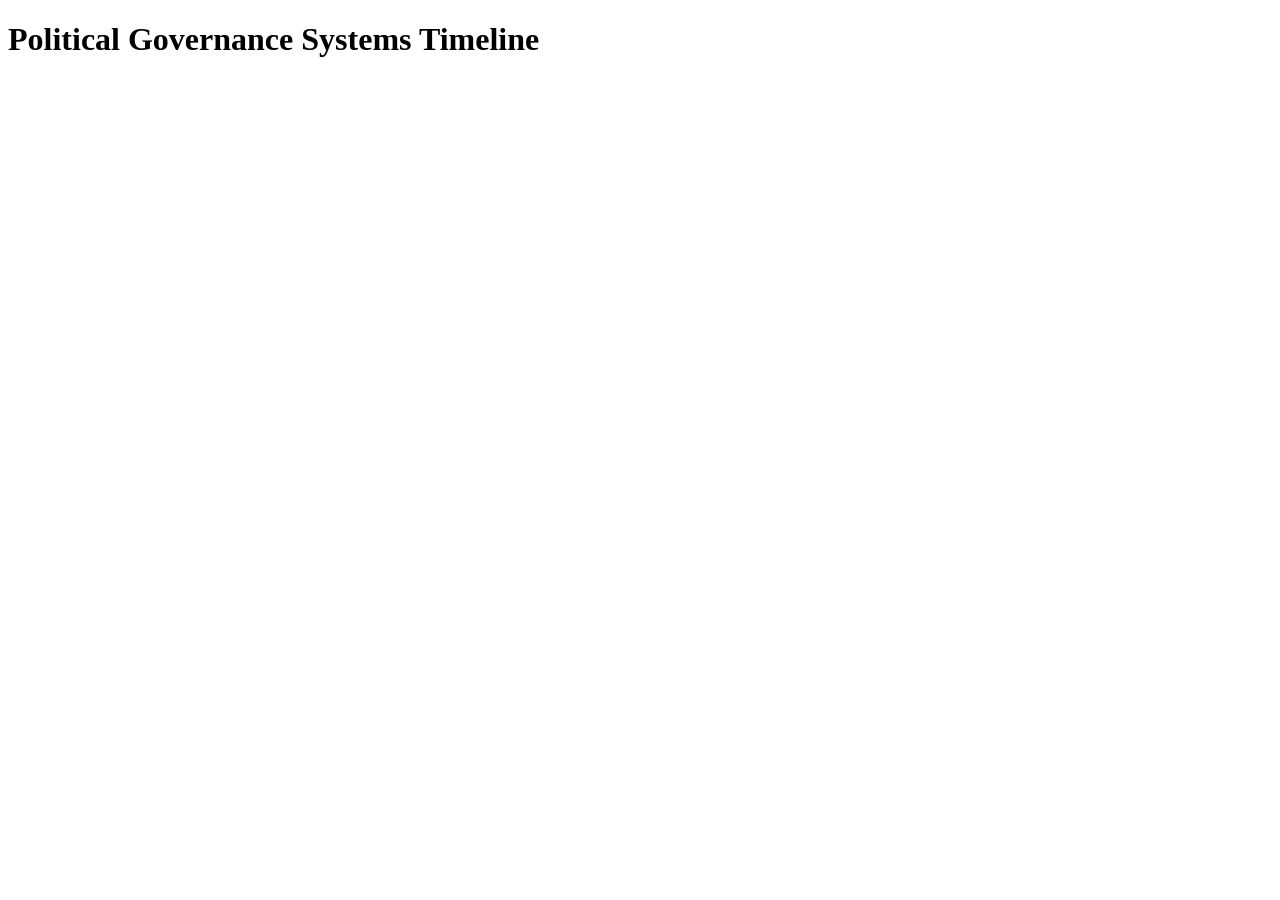
==== index.html @ 9fee5fce "Create index.html" ====
<!DOCTYPE html>
<html lang="en">
<head>
    <meta charset="UTF-8">
    <meta name="viewport" content="width=device-width, initial-scale=1.0">
    <title>Political Governance Systems Timeline</title>
    <link rel="stylesheet" href="style.css">
</head>
<body>
    <h1>Political Governance Systems Timeline</h1>
    <div id="timeline"></div>
    <script src="https://d3js.org/d3.v6.min.js"></script>
    <script src="script.js"></script>
</body>
</html>
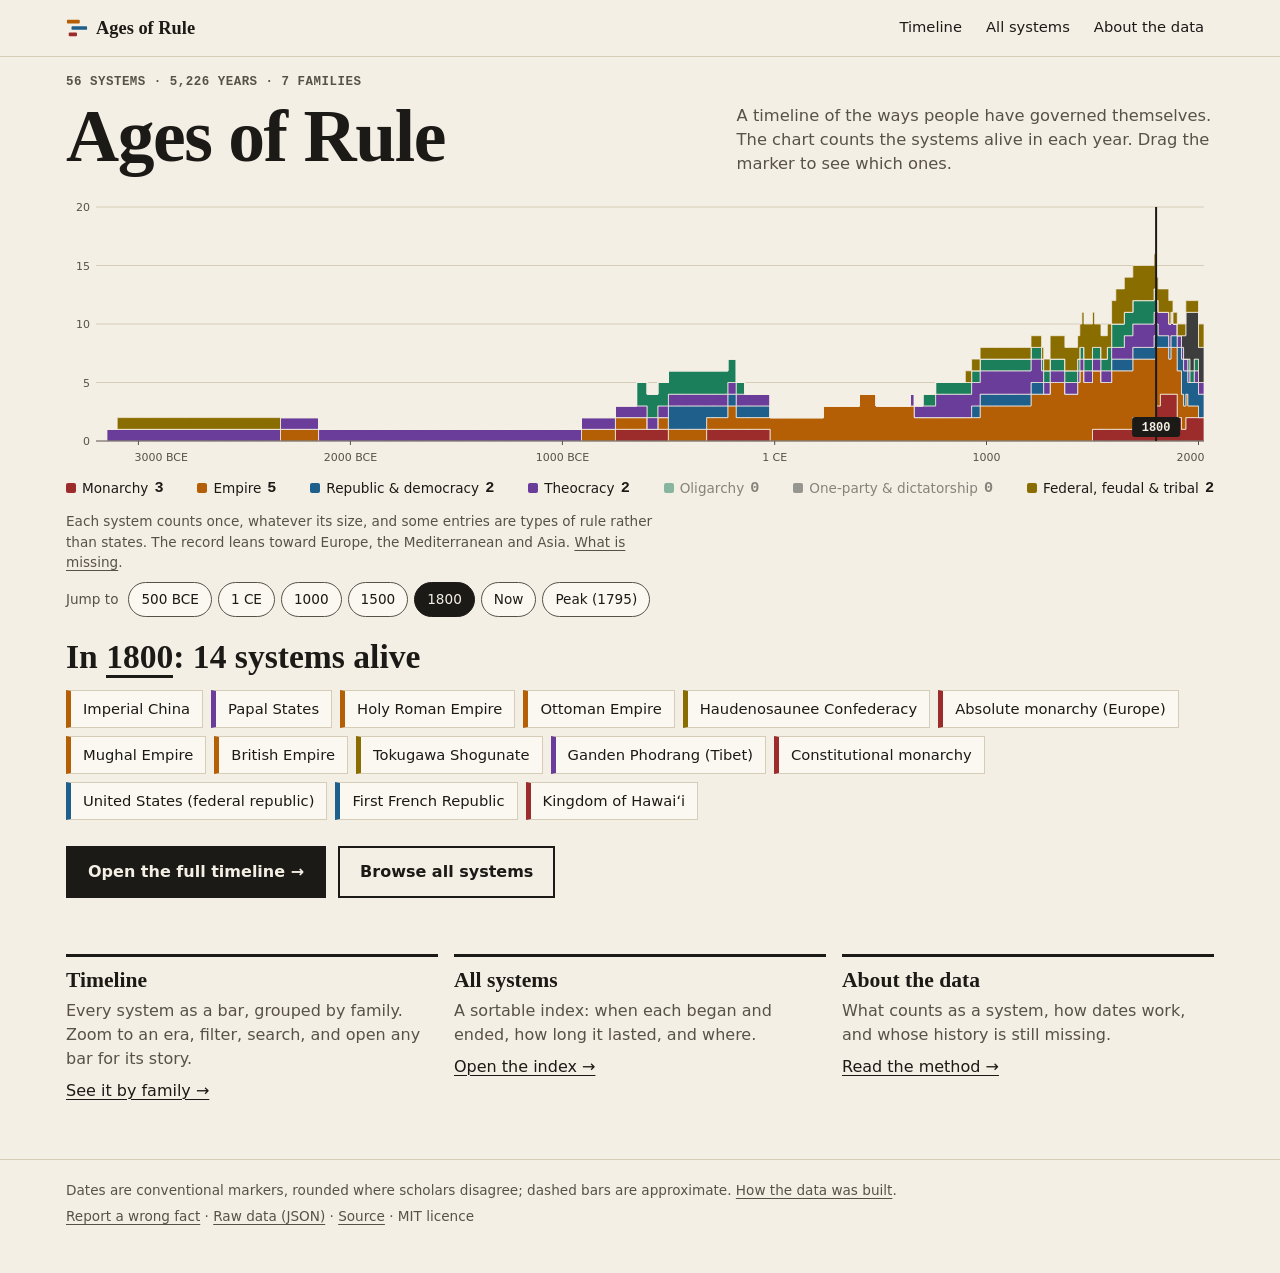
==== commit a5b0ae2c: "Redesign as Ages of Rule: multi-page governance timeline Replace the broken single-page D3 chart (it" ====
--- a/index.html
+++ b/index.html
@@ -1,15 +1,64 @@
 <!DOCTYPE html>
 <html lang="en">
 <head>
-    <meta charset="UTF-8">
-    <meta name="viewport" content="width=device-width, initial-scale=1.0">
-    <title>Political Governance Systems Timeline</title>
-    <link rel="stylesheet" href="style.css">
+  <meta charset="UTF-8">
+  <meta name="viewport" content="width=device-width, initial-scale=1">
+  <title>Ages of Rule: a timeline of governance systems</title>
+  <meta name="description" content="Every way people have governed themselves in this record, from Sumerian city-states to the European Union, drawn as the number of systems alive in each year.">
+  <meta property="og:title" content="Ages of Rule: a timeline of governance systems">
+  <meta property="og:description" content="Drag a marker through more than 5,000 years and see which systems of government were alive.">
+  <link rel="icon" href="assets/favicon.svg" type="image/svg+xml">
+  <link rel="stylesheet" href="assets/site.css">
 </head>
 <body>
-    <h1>Political Governance Systems Timeline</h1>
-    <div id="timeline"></div>
-    <script src="https://d3js.org/d3.v6.min.js"></script>
-    <script src="script.js"></script>
+<main id="main" class="wrap hero">
+  <div class="hero-top">
+    <div>
+      <p class="eyebrow"><span data-fig="count">–</span> systems &middot; <span data-fig="years">–</span> years &middot; <span data-fig="families">–</span> families</p>
+      <h1>Ages of Rule</h1>
+    </div>
+    <p class="lede">A timeline of the ways people have governed themselves. The chart counts the systems alive in each year. Drag the marker to see which ones.</p>
+  </div>
+
+  <figure class="figure" id="figure">
+    <svg id="sky" role="group" aria-label="Systems alive in each year, with a draggable year marker"></svg>
+    <ul class="legend" id="legend" aria-label="Systems alive at the marker, by family"></ul>
+  </figure>
+
+  <p class="caveat">Each system counts once, whatever its size, and some entries are types of rule rather than states. The record leans toward Europe, the Mediterranean and Asia. <a href="about.html">What is missing</a>.</p>
+
+  <div class="jumps" id="jumps" role="group" aria-label="Jump the marker to a year"><span>Jump to</span></div>
+
+  <section class="readout" aria-live="polite" aria-atomic="false">
+    <h2 id="count-head"></h2>
+    <ul class="chips" id="chips"></ul>
+  </section>
+
+  <div class="cta">
+    <a class="primary" href="timeline.html">Open the full timeline &rarr;</a>
+    <a href="systems.html">Browse all systems</a>
+  </div>
+
+  <div class="sections">
+    <section>
+      <h2>Timeline</h2>
+      <p>Every system as a bar, grouped by family. Zoom to an era, filter, search, and open any bar for its story.</p>
+      <a href="timeline.html">See it by family &rarr;</a>
+    </section>
+    <section>
+      <h2>All systems</h2>
+      <p>A sortable index: when each began and ended, how long it lasted, and where.</p>
+      <a href="systems.html">Open the index &rarr;</a>
+    </section>
+    <section>
+      <h2>About the data</h2>
+      <p>What counts as a system, how dates work, and whose history is still missing.</p>
+      <a href="about.html">Read the method &rarr;</a>
+    </section>
+  </div>
+</main>
+<noscript><p class="notice wrap">This site draws its charts with JavaScript. The raw data is in <a href="data/systems.json">data/systems.json</a>.</p></noscript>
+<script src="assets/common.js"></script>
+<script src="assets/home.js"></script>
 </body>
 </html>
--- a/assets/site.css
+++ b/assets/site.css
@@ -0,0 +1,231 @@
+/* Ages of Rule. Tokens first; dark mode redefines the same names. */
+:root {
+  --bg: #f4efe4;
+  --paper: #fbf8f1;
+  --ink: #1c1a17;
+  --ink2: #57514a;
+  --rule: #d6cdb9;
+  --focus: #1c1a17;
+  --on-bar: #ffffff;
+  --c-monarchy: #9c2b2b;
+  --c-empire: #b45f06;
+  --c-republic: #1f5f8b;
+  --c-theocracy: #6a3d9a;
+  --c-oligarchy: #1b7f5c;
+  --c-authoritarian: #3d3d3d;
+  --c-federal: #8a6d00;
+  --serif: "Iowan Old Style", "Palatino Linotype", Palatino, "Book Antiqua", Georgia, serif;
+  --ui: system-ui, -apple-system, "Segoe UI", Roboto, "Helvetica Neue", sans-serif;
+  --mono: ui-monospace, "SF Mono", Menlo, Consolas, monospace;
+}
+@media (prefers-color-scheme: dark) {
+  :root {
+    --bg: #14110d;
+    --paper: #1c1813;
+    --ink: #efe8d8;
+    --ink2: #b3aa99;
+    --rule: #3a342b;
+    --focus: #efe8d8;
+    --on-bar: #14110d;
+    --c-monarchy: #e58383;
+    --c-empire: #eaa650;
+    --c-republic: #78b6e4;
+    --c-theocracy: #bc9ae4;
+    --c-oligarchy: #62c9a1;
+    --c-authoritarian: #b4b0a8;
+    --c-federal: #d9bb4e;
+  }
+}
+
+* { box-sizing: border-box; }
+html { -webkit-text-size-adjust: 100%; }
+body { margin: 0; background: var(--bg); color: var(--ink); font: 16px/1.5 var(--ui); }
+h1, h2, h3 { font-family: var(--serif); font-weight: 600; line-height: 1.1; margin: 0; }
+p { margin: 0 0 1em; }
+a { color: inherit; text-decoration-thickness: 1px; text-underline-offset: 3px; }
+a:hover { text-decoration-thickness: 2px; }
+:focus-visible { outline: 3px solid var(--focus); outline-offset: 2px; }
+.wrap { max-width: 1180px; margin: 0 auto; padding: 0 16px; }
+.skip { position: absolute; left: -999px; top: 8px; background: var(--ink); color: var(--bg); padding: 8px 12px; z-index: 10; }
+.skip:focus { left: 8px; }
+.notice { background: var(--paper); border: 1px solid var(--rule); padding: 12px 16px; margin: 16px 0; }
+
+/* header / footer */
+header.site { border-bottom: 1px solid var(--rule); }
+header.site .topbar { display: flex; align-items: center; justify-content: space-between; gap: 12px; min-height: 56px; flex-wrap: wrap; }
+.brand { display: inline-flex; align-items: center; gap: 8px; font: 700 1.15rem/1 var(--serif); text-decoration: none; padding: 8px 0; }
+header.site nav { display: flex; gap: 4px; flex-wrap: wrap; }
+header.site nav a { text-decoration: none; padding: 10px 10px; font-size: .92rem; border-bottom: 2px solid transparent; }
+header.site nav a:hover { border-bottom-color: var(--ink2); }
+header.site nav a[aria-current] { border-bottom-color: var(--ink); font-weight: 600; }
+footer.site { border-top: 1px solid var(--rule); margin-top: 56px; padding: 20px 0 40px; color: var(--ink2); font-size: .85rem; }
+footer.site p { margin: 0 0 6px; }
+
+/* family colour helpers */
+.fam-monarchy { --c: var(--c-monarchy); }
+.fam-empire { --c: var(--c-empire); }
+.fam-republic { --c: var(--c-republic); }
+.fam-theocracy { --c: var(--c-theocracy); }
+.fam-oligarchy { --c: var(--c-oligarchy); }
+.fam-authoritarian { --c: var(--c-authoritarian); }
+.fam-federal { --c: var(--c-federal); }
+.tag { display: inline-flex; align-items: center; gap: 6px; font-size: .82rem; font-weight: 600; }
+.tag i, .dot { display: inline-block; width: 10px; height: 10px; border-radius: 2px; background: var(--c); flex: none; }
+path.area, rect.band { fill: var(--c); }
+path.area { stroke: var(--bg); stroke-width: .75; }
+path.area.mute { fill: var(--rule); stroke: none; }
+rect.band { opacity: .28; }
+
+/* shared chart bits */
+svg text { font-family: var(--ui); fill: var(--ink2); }
+.grid { stroke: var(--rule); stroke-width: 1; }
+.axis { stroke: var(--ink2); stroke-width: 1; }
+.xtick, .ytick { font-size: 11px; }
+
+/* ------------------------------------------------------------ landing */
+.hero { padding-top: 18px; }
+.hero-top { display: grid; gap: 6px 32px; grid-template-columns: 1fr; align-items: end; }
+.eyebrow { font: 600 .78rem/1.2 var(--mono); letter-spacing: .04em; text-transform: uppercase; color: var(--ink2); margin: 0 0 6px; }
+.hero h1 { font-size: clamp(2.3rem, 7.5vw, 4.6rem); letter-spacing: -.02em; }
+.hero .lede { font-size: 1.02rem; color: var(--ink2); max-width: 46ch; margin: 0; }
+@media (min-width: 860px) {
+  .hero-top { grid-template-columns: auto 1fr; padding-bottom: 6px; }
+  .hero .lede { justify-self: end; text-align: left; }
+}
+.figure { position: relative; margin: 14px 0 0; }
+.figure svg { display: block; width: 100%; touch-action: pan-y; cursor: ew-resize; user-select: none; }
+.figure .marker line { stroke: var(--ink); stroke-width: 2; }
+.figure .marker .pill { fill: var(--ink); }
+.figure .marker text { fill: var(--bg); font: 700 12px var(--mono); }
+.figure .marker .grab { fill: transparent; }
+.figure .marker:focus-visible { outline: none; }
+.figure .marker:focus-visible .pill { stroke: var(--bg); stroke-width: 2; }
+.figure .marker:focus-visible line { stroke-width: 4; }
+.legend { display: grid; grid-template-columns: repeat(2, 1fr); gap: 2px 12px; list-style: none; margin: 8px 0 0; padding: 0; font-size: .85rem; }
+@media (min-width: 640px) { .legend { grid-template-columns: repeat(4, 1fr); } }
+@media (min-width: 980px) { .legend { grid-template-columns: repeat(7, auto); justify-content: space-between; } }
+.legend li { display: flex; align-items: center; gap: 6px; padding: 3px 0; }
+.legend b { font: 700 .95rem var(--mono); margin-left: auto; }
+
+.legend .l-short { display: inline; }
+.legend .l-full { display: none; }
+@media (min-width: 980px) { .legend .l-short { display: none; } .legend .l-full { display: inline; } }
+.legend li[data-zero="true"] { opacity: .5; }
+.jumps { display: flex; flex-wrap: wrap; gap: 6px; margin: 10px 0 0; align-items: center; font-size: .85rem; }
+.jumps span { color: var(--ink2); margin-right: 4px; }
+.btn, .jumps button { font: inherit; font-size: .85rem; background: var(--paper); color: var(--ink); border: 1px solid var(--ink2); border-radius: 999px; padding: 6px 12px; min-height: 32px; cursor: pointer; }
+.jumps button[aria-pressed="true"] { background: var(--ink); color: var(--bg); border-color: var(--ink); }
+.readout { margin-top: 22px; }
+.readout h2 { font-size: clamp(1.5rem, 4vw, 2.1rem); }
+.readout h2 em { font-style: normal; border-bottom: 3px solid var(--ink); }
+.chips { display: flex; flex-wrap: wrap; gap: 8px; list-style: none; padding: 0; margin: 14px 0 0; }
+.chips a { display: inline-flex; align-items: center; gap: 7px; background: var(--paper); border: 1px solid var(--rule); border-left: 5px solid var(--c); padding: 7px 12px; text-decoration: none; font-size: .92rem; min-height: 36px; }
+.chips a:hover { border-color: var(--ink2); border-left-color: var(--c); }
+.cta { display: flex; flex-wrap: wrap; gap: 12px; margin: 26px 0 0; }
+.cta a { text-decoration: none; padding: 12px 20px; font-weight: 600; border: 2px solid var(--ink); }
+.cta a.primary { background: var(--ink); color: var(--bg); }
+.cta a:not(.primary):hover { background: var(--paper); }
+
+.sections { display: grid; gap: 16px; margin-top: 56px; grid-template-columns: 1fr; }
+@media (min-width: 760px) { .sections { grid-template-columns: repeat(3, 1fr); } }
+.sections section { border-top: 3px solid var(--ink); padding-top: 12px; }
+.sections h2 { font-size: 1.35rem; margin-bottom: 6px; }
+.sections p { color: var(--ink2); margin-bottom: 8px; }
+
+/* ------------------------------------------------------------ inner pages */
+main.page { padding-top: 28px; }
+main.page > h1 { font-size: clamp(2rem, 5vw, 3rem); margin-bottom: 8px; }
+.sub { color: var(--ink2); max-width: 62ch; margin-bottom: 20px; }
+.prose { max-width: 68ch; }
+.prose h2 { font-size: 1.5rem; margin: 2em 0 .5em; }
+.prose h3 { font-size: 1.15rem; margin: 1.4em 0 .4em; }
+.prose code { font-family: var(--mono); font-size: .9em; background: var(--paper); padding: 1px 5px; border: 1px solid var(--rule); }
+.prose table { border-collapse: collapse; width: 100%; font-size: .92rem; margin: 1em 0; }
+.prose th, .prose td { text-align: left; padding: 6px 10px; border-bottom: 1px solid var(--rule); vertical-align: top; }
+.prose th { font-family: var(--mono); font-size: .78rem; text-transform: uppercase; letter-spacing: .04em; color: var(--ink2); }
+.key { display: grid; gap: 10px; margin: 1em 0; }
+.key div { display: flex; align-items: center; gap: 12px; font-size: .92rem; }
+.key svg { flex: none; }
+
+/* toolbar */
+.tools { display: flex; flex-wrap: wrap; gap: 10px 16px; align-items: center; margin: 0 0 14px; }
+.group { display: flex; flex-wrap: wrap; gap: 6px; align-items: center; }
+.group > label, .group > span.lbl { font: 600 .74rem var(--mono); text-transform: uppercase; letter-spacing: .04em; color: var(--ink2); margin-right: 2px; }
+.tools button, .tools select, .tools input[type="search"] {
+  font: inherit; font-size: .88rem; color: var(--ink); background: var(--paper); border: 1px solid var(--ink2);
+  padding: 6px 12px; min-height: 36px; border-radius: 4px; cursor: pointer;
+}
+.tools input[type="search"] { cursor: text; min-width: 190px; }
+.tools button[aria-pressed="true"] { background: var(--ink); color: var(--bg); border-color: var(--ink); }
+.tools button.fam { border-left: 6px solid var(--c); border-radius: 2px; }
+.tools button.fam[aria-pressed="false"] { opacity: .55; text-decoration: line-through; }
+.tools button.fam[aria-pressed="true"] { background: var(--paper); color: var(--ink); border-color: var(--ink2); border-left-color: var(--c); }
+
+/* timeline */
+.tl { display: grid; gap: 16px; grid-template-columns: minmax(0, 1fr); align-items: start; }
+@media (min-width: 1000px) { .tl { grid-template-columns: minmax(0, 1fr) 320px; } }
+#scroller { overflow-x: auto; overflow-y: hidden; background: var(--paper); border: 1px solid var(--rule); position: relative; }
+.lane-head { position: sticky; left: 0; display: inline-flex; align-items: baseline; gap: 8px; padding: 7px 10px 0; font: 700 .95rem var(--serif); background: transparent; }
+.lane-head .tag i { width: 12px; height: 12px; }
+.lane-head small { font: 500 .75rem var(--mono); color: var(--ink2); }
+.lane { border-top: 1px solid var(--rule); position: relative; }
+.lane svg, .axis-row svg { display: block; }
+.axis-row { position: relative; }
+.bar { cursor: pointer; }
+.bar rect, .bar path { fill: var(--c); }
+.bar text { fill: var(--on-bar); font: 600 12px var(--ui); pointer-events: none; }
+.bar text.out { fill: var(--ink); }
+.bar rect.inset, .bar path.inset { fill: none; stroke: var(--on-bar); stroke-width: 1.25; stroke-dasharray: 3 2; pointer-events: none; }
+.bar:hover rect:not(.inset), .bar:hover path:not(.inset) { stroke: var(--ink); stroke-width: 2; stroke-dasharray: none; }
+.bar.sel rect:not(.inset), .bar.sel path:not(.inset) { stroke: var(--ink); stroke-width: 3; stroke-dasharray: none; }
+.bar:focus { outline: none; }
+.bar:focus-visible rect:not(.inset), .bar:focus-visible path:not(.inset) { stroke: var(--ink); stroke-width: 3; stroke-dasharray: none; }
+.bar:focus-visible .ring { stroke: var(--bg); }
+.view-readout { font: 600 .85rem var(--mono); color: var(--ink2); margin: 8px 0 0; }
+.empty { padding: 40px 16px; text-align: center; color: var(--ink2); }
+aside.detail { background: var(--paper); border: 1px solid var(--rule); padding: 16px; position: sticky; top: 12px; }
+aside.detail h2 { font-size: 1.6rem; margin: 6px 0 4px; }
+aside.detail h2:focus { outline: none; }
+aside.detail .dates { font: 600 .95rem var(--mono); margin: 0 0 12px; }
+dl.facts { margin: 0; display: grid; gap: 10px; }
+dl.facts dt { font: 600 .72rem var(--mono); text-transform: uppercase; letter-spacing: .05em; color: var(--ink2); }
+dl.facts dd { margin: 2px 0 0; }
+.detail .more { display: inline-block; margin-top: 14px; font-weight: 600; }
+.detail .close { float: right; }
+
+/* index table */
+.table-wrap { overflow-x: auto; background: var(--paper); border: 1px solid var(--rule); }
+table.idx { border-collapse: collapse; width: 100%; min-width: 720px; font-size: .92rem; }
+table.idx th, table.idx td { text-align: left; padding: 8px 12px; border-bottom: 1px solid var(--rule); vertical-align: baseline; }
+table.idx th { font: 600 .74rem var(--mono); text-transform: uppercase; letter-spacing: .04em; color: var(--ink2); white-space: nowrap; }
+table.idx th button { all: unset; cursor: pointer; padding: 6px 0; text-decoration: underline; text-underline-offset: 3px; }
+table.idx th button:focus-visible { outline: 3px solid var(--focus); outline-offset: 2px; }
+table.idx td.num { font-family: var(--mono); white-space: nowrap; }
+table.idx td:first-child { font-weight: 600; }
+table.idx tr:hover td { background: var(--bg); }
+.count { color: var(--ink2); font: 600 .85rem var(--mono); margin: 0 0 8px; }
+
+/* system page */
+.crumbs { font-size: .88rem; color: var(--ink2); margin-bottom: 8px; }
+.sys-head { display: flex; flex-wrap: wrap; gap: 8px 24px; align-items: baseline; margin: 6px 0 4px; }
+.sys-head .dates { font: 600 1.1rem var(--mono); }
+.locator { background: var(--paper); border: 1px solid var(--rule); padding: 10px 10px 4px; margin: 18px 0; }
+.locator figcaption { font-size: .85rem; color: var(--ink2); padding: 4px 4px 8px; }
+.locator svg { display: block; width: 100%; }
+.two { display: grid; gap: 24px; grid-template-columns: 1fr; }
+@media (min-width: 860px) { .two { grid-template-columns: 1.1fr 1fr; } }
+.two h2 { font-size: 1.3rem; margin-bottom: 10px; }
+ul.plain { list-style: none; margin: 0; padding: 0; display: grid; gap: 6px; }
+ul.plain li { display: flex; gap: 10px; align-items: baseline; padding: 6px 0; border-bottom: 1px solid var(--rule); }
+ul.plain li span { margin-left: auto; font: 500 .8rem var(--mono); color: var(--ink2); white-space: nowrap; }
+.pn { display: flex; justify-content: space-between; gap: 12px; margin-top: 32px; padding-top: 16px; border-top: 1px solid var(--rule); flex-wrap: wrap; }
+
+@media (prefers-reduced-motion: no-preference) {
+  .marker { transition: none; }
+}
+@media print {
+  header.site nav, .tools, .jumps, .cta { display: none; }
+  body { background: #fff; color: #000; }
+}
+
+.caveat { font-size: .85rem; color: var(--ink2); max-width: 70ch; margin: 10px 0 0; }
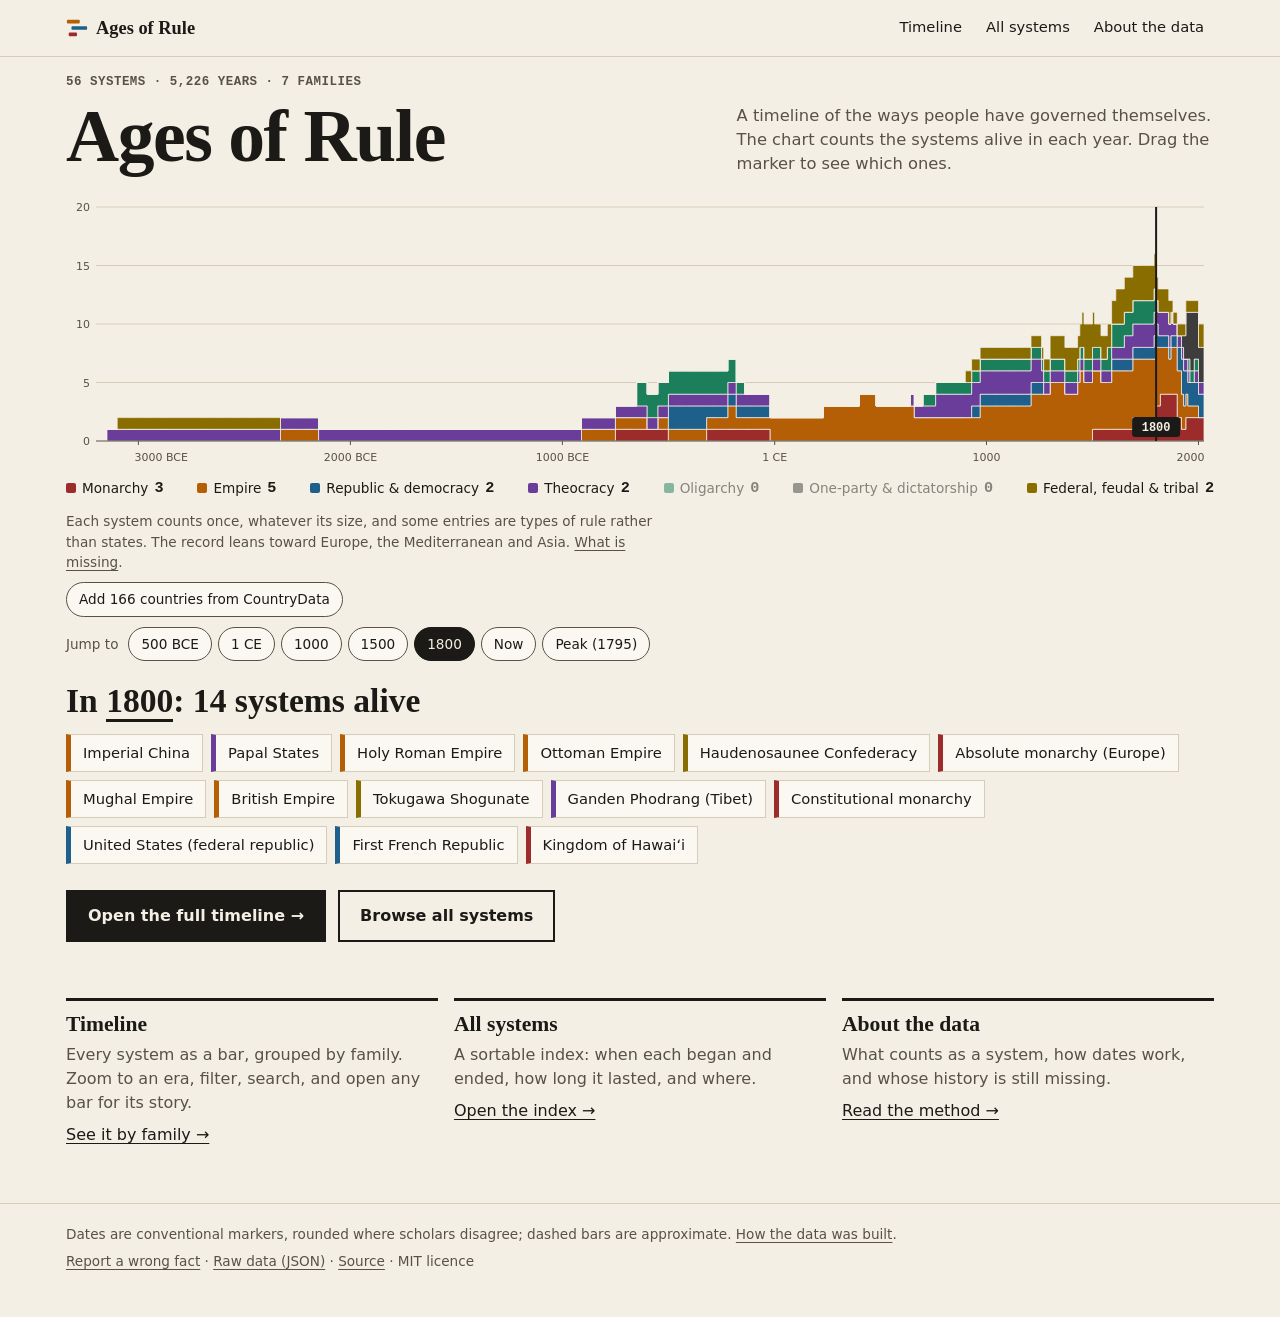
==== commit 93e6e1f3: "Add CountryData: 148 current and 18 historical states, one-click on home and timeline scripts/import" ====
--- a/index.html
+++ b/index.html
@@ -27,6 +27,8 @@
 
   <p class="caveat">Each system counts once, whatever its size, and some entries are types of rule rather than states. The record leans toward Europe, the Mediterranean and Asia. <a href="about.html">What is missing</a>.</p>
 
+  <p class="caveat" id="state-note" hidden>Countries start at their independence or founding year and only states in CountryData are counted, so the steep rise after 1900 is partly an artefact of that.</p>
+  <div class="jumps"><button type="button" id="states-toggle" aria-pressed="false">Add countries</button></div>
   <div class="jumps" id="jumps" role="group" aria-label="Jump the marker to a year"><span>Jump to</span></div>
 
   <section class="readout" aria-live="polite" aria-atomic="false">
--- a/assets/site.css
+++ b/assets/site.css
@@ -229,3 +229,4 @@
 }
 
 .caveat { font-size: .85rem; color: var(--ink2); max-width: 70ch; margin: 10px 0 0; }
+.chips .more-note { align-self: center; color: var(--ink2); font-size: .9rem; }
